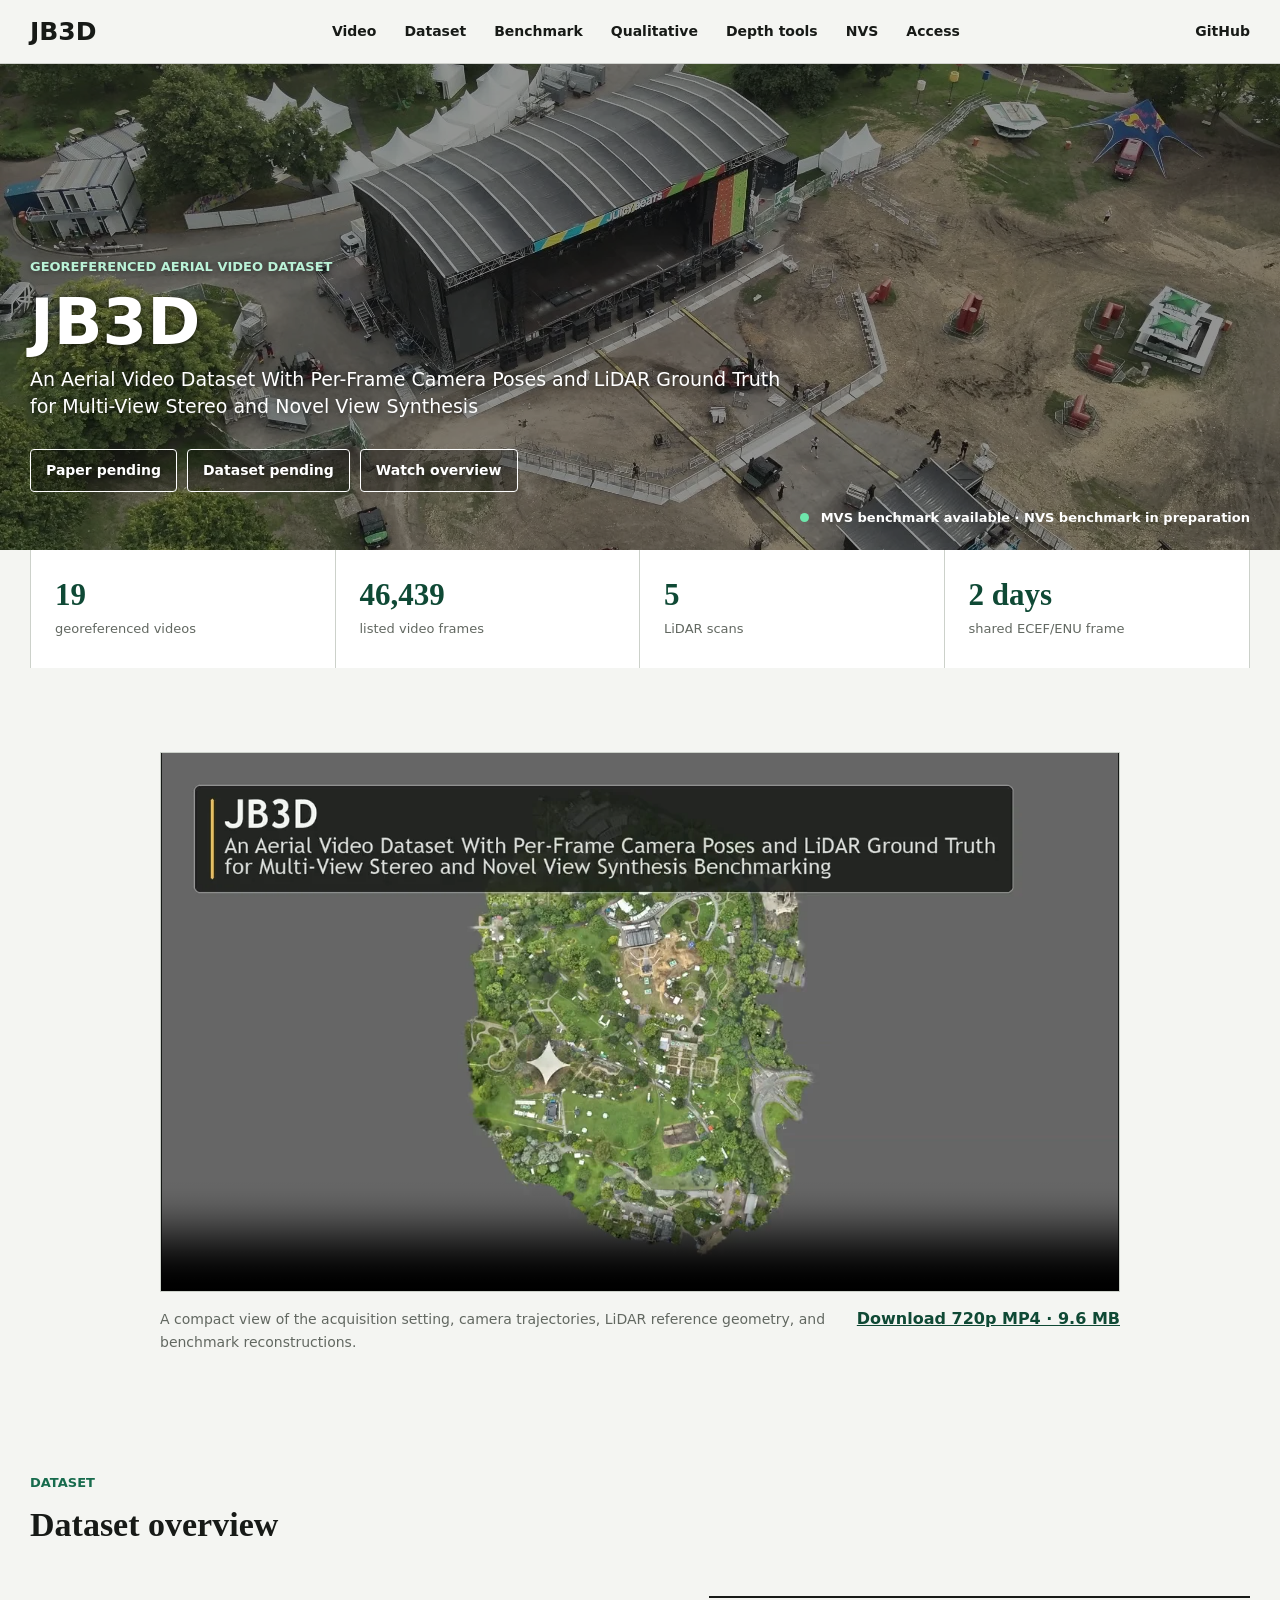
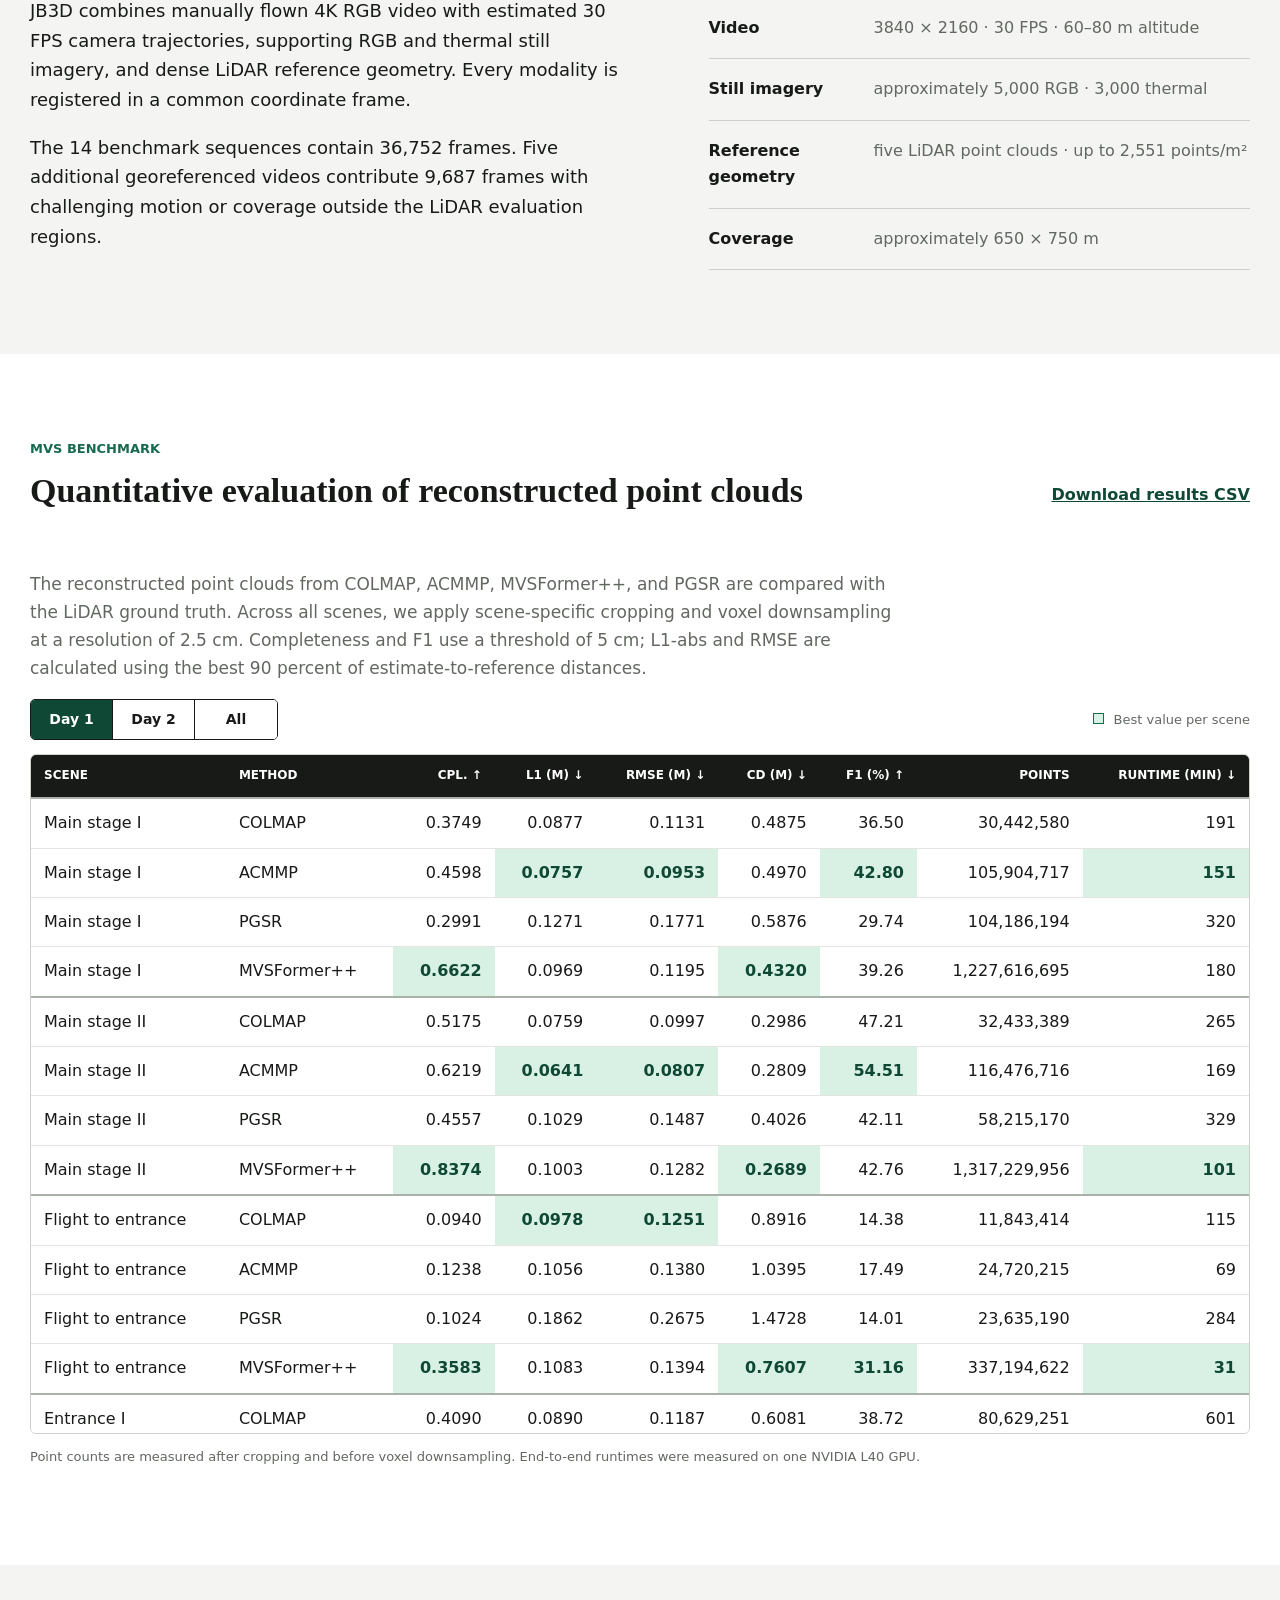
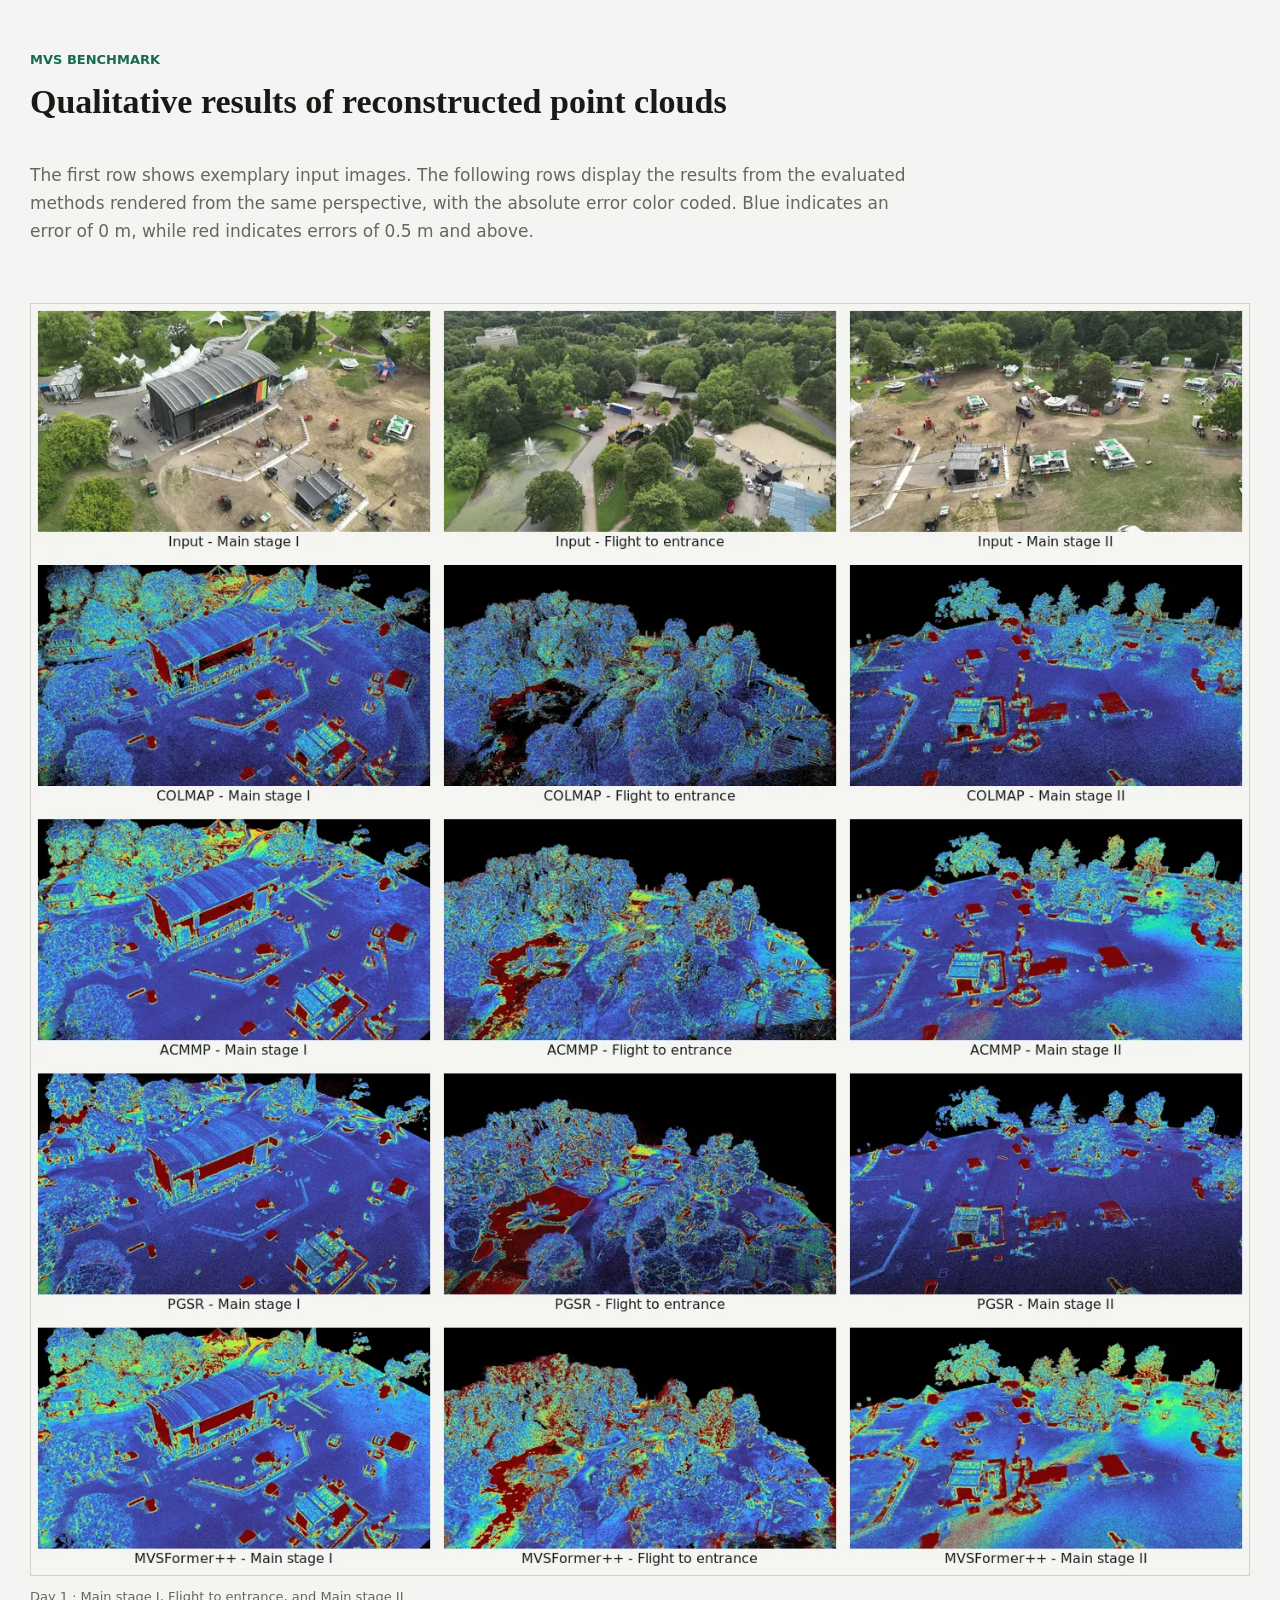
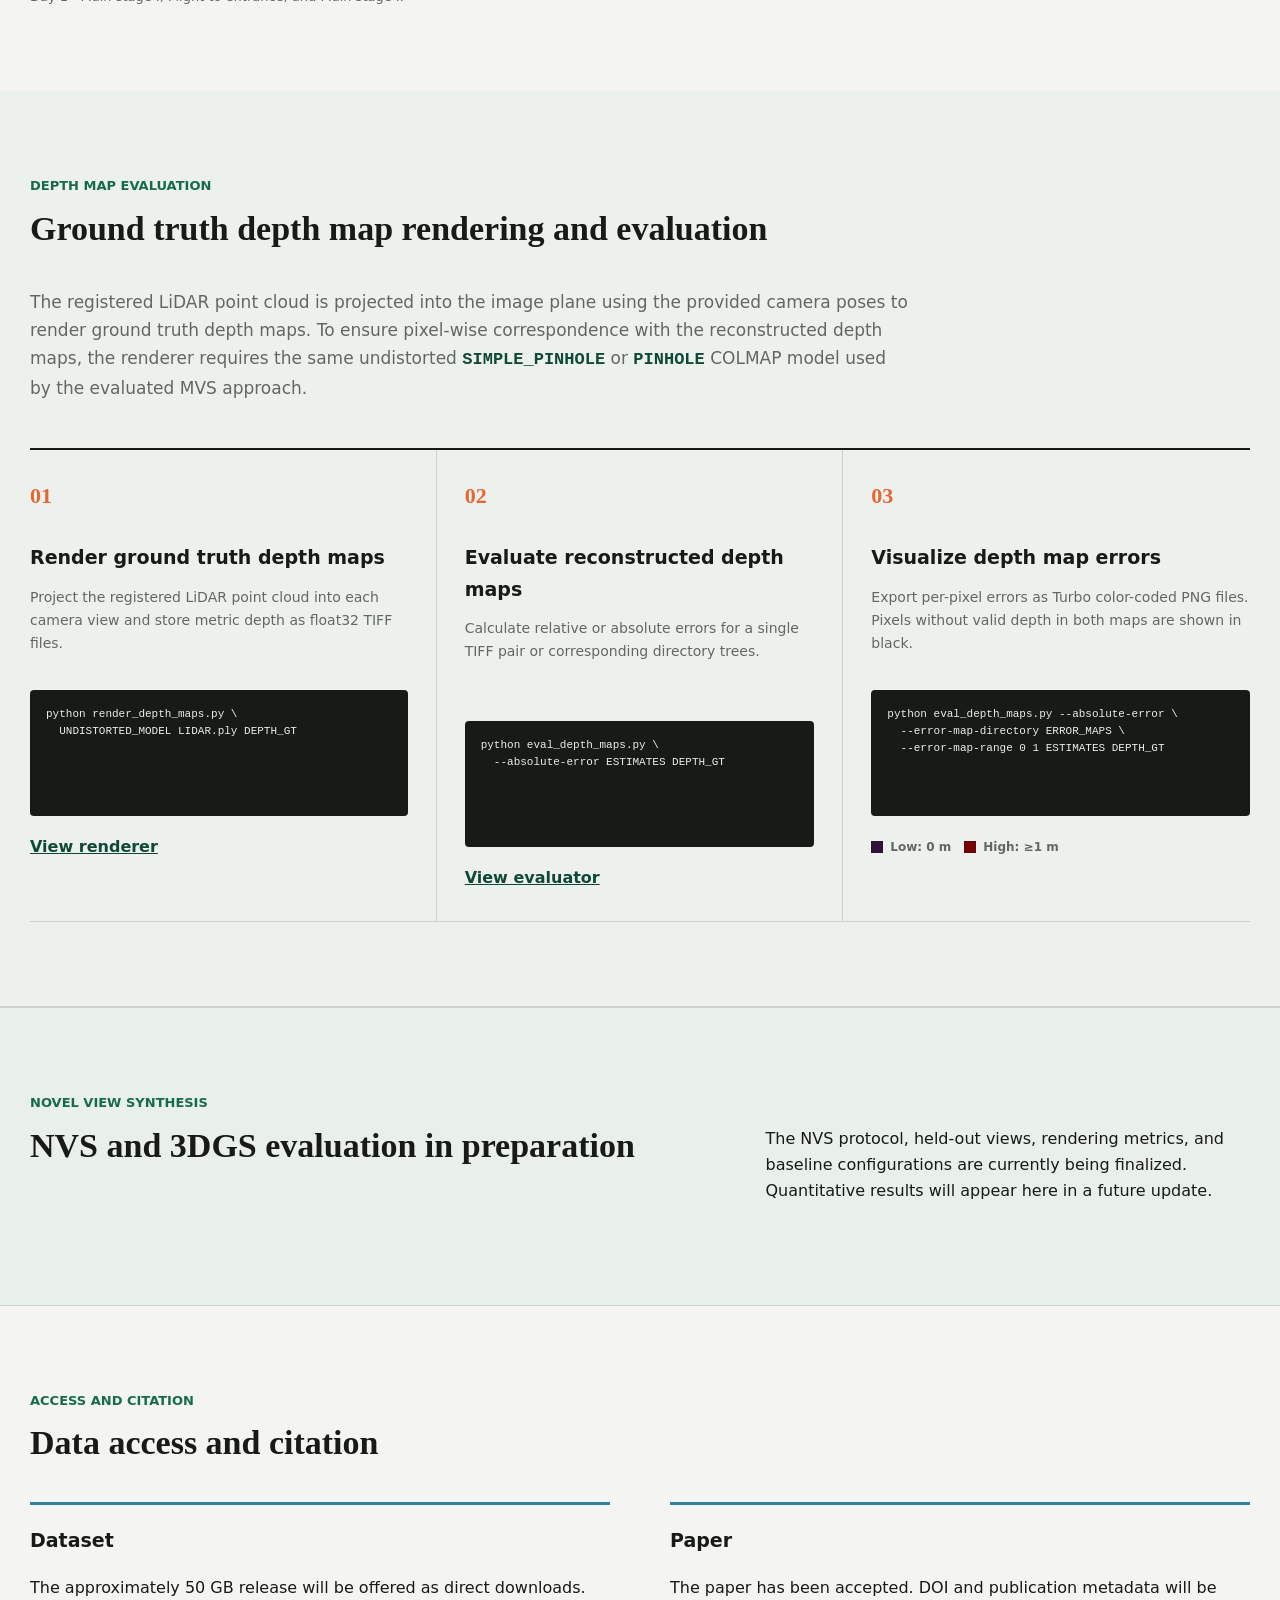
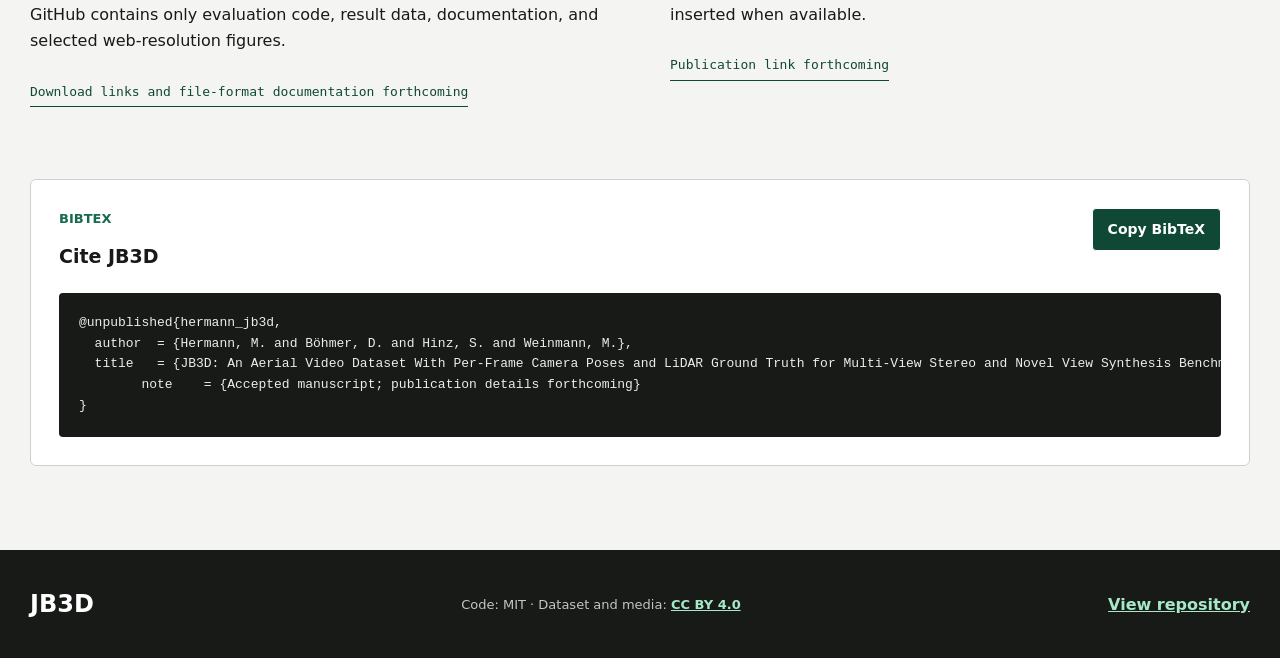
==== docs/index.html @ 2bd96073 "moved docs" ====
<!doctype html>
<html lang="en">
<head>
  <meta charset="utf-8">
  <meta name="viewport" content="width=device-width, initial-scale=1">
  <meta name="description" content="JB3D is a georeferenced aerial video dataset for multi-view stereo and novel view synthesis benchmarking.">
  <title>JB3D | Aerial MVS and NVS Dataset</title>
  <link rel="stylesheet" href="styles.css">
  <script src="site.js" defer></script>
</head>
<body>
  <a class="skip-link" href="#main">Skip to content</a>

  <header class="site-header">
    <a class="wordmark" href="#top" aria-label="JB3D home">JB3D</a>
    <nav aria-label="Primary navigation">
      <a href="#video">Video</a>
      <a href="#dataset">Dataset</a>
      <a href="#benchmark">Benchmark</a>
      <a href="#qualitative">Qualitative</a>
      <a href="#depth-tools">Depth tools</a>
      <a href="#nvs">NVS</a>
      <a href="#access">Access</a>
    </nav>
    <a class="github-link" href="https://github.com/JB3D-Dataset/Multi-View-Stereo">GitHub</a>
  </header>

  <main id="main">
    <section class="hero" id="top" aria-labelledby="hero-title">
      <img src="images/jb3d_overview.webp" alt="Aerial video frame showing the main stage and surrounding festival area">
      <div class="hero-content">
        <p class="eyebrow">Georeferenced aerial video dataset</p>
        <h1 id="hero-title">JB3D</h1>
        <p class="hero-copy">An Aerial Video Dataset With Per-Frame Camera Poses and LiDAR Ground Truth for Multi-View Stereo and Novel View Synthesis</p>
        <div class="hero-actions" aria-label="Project resources">
          <a href="#access">Paper pending</a>
          <a href="#access">Dataset pending</a>
          <a href="#video">Watch overview</a>
        </div>
      </div>
      <p class="hero-status"><span></span> MVS benchmark available · NVS benchmark in preparation</p>
    </section>

    <section class="stats" aria-label="Dataset statistics">
      <div><strong>19</strong><span>georeferenced videos</span></div>
      <div><strong>46,439</strong><span>listed video frames</span></div>
      <div><strong>5</strong><span>LiDAR scans</span></div>
      <div><strong>2 days</strong><span>shared ECEF/ENU frame</span></div>
    </section>

    <section class="section video-section" id="video">
      <video class="overview-video" controls preload="metadata" playsinline poster="images/jb3d_preview_poster.webp">
        <source src="images/jb3d_preview.mp4" type="video/mp4">
        <p>Your browser cannot play this video. <a href="images/jb3d_preview.mp4">Open the MP4 directly</a>.</p>
      </video>
      <div class="video-caption">
        <p>A compact view of the acquisition setting, camera trajectories, LiDAR reference geometry, and benchmark reconstructions.</p>
        <a class="text-link" href="images/jb3d_preview.mp4" download>Download 720p MP4 · 9.6 MB</a>
      </div>
    </section>

    <section class="section dataset-section" id="dataset">
      <div class="section-heading">
        <p class="eyebrow">Dataset</p>
        <h2>Dataset overview</h2>
      </div>
      <div class="dataset-copy">
        <p>JB3D combines manually flown 4K RGB video with estimated 30 FPS camera trajectories, supporting RGB and thermal still imagery, and dense LiDAR reference geometry. Every modality is registered in a common coordinate frame.</p>
        <p>The 14 benchmark sequences contain 36,752 frames. Five additional georeferenced videos contribute 9,687 frames with challenging motion or coverage outside the LiDAR evaluation regions.</p>
      </div>
      <dl class="modality-list">
        <div><dt>Video</dt><dd>3840 × 2160 · 30 FPS · 60–80 m altitude</dd></div>
        <div><dt>Still imagery</dt><dd>approximately 5,000 RGB · 3,000 thermal</dd></div>
        <div><dt>Reference geometry</dt><dd>five LiDAR point clouds · up to 2,551 points/m²</dd></div>
        <div><dt>Coverage</dt><dd>approximately 650 × 750 m</dd></div>
      </dl>
    </section>

    <section class="section benchmark-section" id="benchmark">
      <div class="section-heading benchmark-heading">
        <div>
          <p class="eyebrow">MVS benchmark</p>
          <h2>Quantitative evaluation of reconstructed point clouds</h2>
        </div>
        <a class="text-link" href="mvs_pointcloud_results.csv" download>Download results CSV</a>
      </div>
      <p class="section-intro">The reconstructed point clouds from COLMAP, ACMMP, MVSFormer++, and PGSR are compared with the LiDAR ground truth. Across all scenes, we apply scene-specific cropping and voxel downsampling at a resolution of 2.5 cm. Completeness and F1 use a threshold of 5 cm; L1-abs and RMSE are calculated using the best 90 percent of estimate-to-reference distances.</p>

      <div class="table-toolbar">
        <div class="segmented-control" role="group" aria-label="Filter results by acquisition day">
          <button type="button" data-day="Day 1" aria-pressed="true">Day 1</button>
          <button type="button" data-day="Day 2" aria-pressed="false">Day 2</button>
          <button type="button" data-day="All" aria-pressed="false">All</button>
        </div>
        <p><span class="best-key"></span> Best value per scene</p>
      </div>

      <div class="table-frame" tabindex="0" aria-label="Scrollable MVS benchmark results">
        <table>
          <thead>
            <tr>
              <th scope="col">Scene</th>
              <th scope="col">Method</th>
              <th scope="col" title="Completeness, higher is better">Cpl. ↑</th>
              <th scope="col" title="L1 absolute error in meters, lower is better">L1 (m) ↓</th>
              <th scope="col" title="Root mean square error in meters, lower is better">RMSE (m) ↓</th>
              <th scope="col" title="Chamfer distance in meters, lower is better">CD (m) ↓</th>
              <th scope="col" title="F1 score in percent, higher is better">F1 (%) ↑</th>
              <th scope="col">Points</th>
              <th scope="col">Runtime (min) ↓</th>
            </tr>
          </thead>
          <tbody id="results-body">
            <tr><td colspan="9" class="loading-cell">Loading benchmark results…</td></tr>
          </tbody>
        </table>
      </div>
      <p class="table-caption">Point counts are measured after cropping and before voxel downsampling. End-to-end runtimes were measured on one NVIDIA L40 GPU.</p>
    </section>

    <section class="section qualitative-section" id="qualitative">
      <div class="section-heading">
        <p class="eyebrow">MVS benchmark</p>
        <h2>Qualitative results of reconstructed point clouds</h2>
      </div>
      <p class="section-intro">The first row shows exemplary input images. The following rows display the results from the evaluated methods rendered from the same perspective, with the absolute error color coded. Blue indicates an error of 0 m, while red indicates errors of 0.5 m and above.</p>
      <figure>
        <img src="images/mvs_qualitative_day1.webp" alt="Day 1 input images and reconstructed point clouds from COLMAP, ACMMP, PGSR, and MVSFormer++, color coded by absolute error" loading="lazy">
        <figcaption>Day 1 · Main stage I, Flight to entrance, and Main stage II</figcaption>
      </figure>
    </section>

    <section class="section depth-section" id="depth-tools">
      <div class="section-heading">
        <p class="eyebrow">Depth map evaluation</p>
        <h2>Ground truth depth map rendering and evaluation</h2>
      </div>
      <p class="section-intro">The registered LiDAR point cloud is projected into the image plane using the provided camera poses to render ground truth depth maps. To ensure pixel-wise correspondence with the reconstructed depth maps, the renderer requires the same undistorted <code>SIMPLE_PINHOLE</code> or <code>PINHOLE</code> COLMAP model used by the evaluated MVS approach.</p>

      <div class="depth-workflow">
        <div class="depth-step">
          <span class="step-number">01</span>
          <h3>Render ground truth depth maps</h3>
          <p>Project the registered LiDAR point cloud into each camera view and store metric depth as float32 TIFF files.</p>
          <pre><code>python render_depth_maps.py \
  UNDISTORTED_MODEL LIDAR.ply DEPTH_GT</code></pre>
          <a class="text-link" href="https://github.com/JB3D-Dataset/Multi-View-Stereo/blob/main/render_depth_maps.py">View renderer</a>
        </div>
        <div class="depth-step">
          <span class="step-number">02</span>
          <h3>Evaluate reconstructed depth maps</h3>
          <p>Calculate relative or absolute errors for a single TIFF pair or corresponding directory trees.</p>
          <pre><code>python eval_depth_maps.py \
  --absolute-error ESTIMATES DEPTH_GT</code></pre>
          <a class="text-link" href="https://github.com/JB3D-Dataset/Multi-View-Stereo/blob/main/eval_depth_maps.py">View evaluator</a>
        </div>
        <div class="depth-step">
          <span class="step-number">03</span>
          <h3>Visualize depth map errors</h3>
          <p>Export per-pixel errors as Turbo color-coded PNG files. Pixels without valid depth in both maps are shown in black.</p>
          <pre><code>python eval_depth_maps.py --absolute-error \
  --error-map-directory ERROR_MAPS \
  --error-map-range 0 1 ESTIMATES DEPTH_GT</code></pre>
          <p class="range-note"><span></span> Low: 0 m <span></span> High: ≥1 m</p>
        </div>
      </div>
    </section>

    <section class="section nvs-section" id="nvs">
      <p class="eyebrow">Novel view synthesis</p>
      <div class="nvs-layout">
        <h2>NVS and 3DGS evaluation in preparation</h2>
        <div>
          <p>The NVS protocol, held-out views, rendering metrics, and baseline configurations are currently being finalized. Quantitative results will appear here in a future update.</p>
        </div>
      </div>
    </section>

    <section class="section access-section" id="access">
      <div class="section-heading">
        <p class="eyebrow">Access and citation</p>
        <h2>Data access and citation</h2>
      </div>
      <div class="access-grid">
        <div>
          <h3>Dataset</h3>
          <p>The approximately 50 GB release will be offered as direct downloads. GitHub contains only evaluation code, result data, documentation, and selected web-resolution figures.</p>
          <p class="pending-label">Download links and file-format documentation forthcoming</p>
        </div>
        <div>
          <h3>Paper</h3>
          <p>The paper has been accepted. DOI and publication metadata will be inserted when available.</p>
          <p class="pending-label">Publication link forthcoming</p>
        </div>
      </div>
      <div class="citation-block">
        <div>
          <p class="eyebrow">BibTeX</p>
          <h3>Cite JB3D</h3>
        </div>
        <button type="button" id="copy-citation">Copy BibTeX</button>
          <pre id="citation"><code>@unpublished{hermann_jb3d,
  author  = {Hermann, M. and Böhmer, D. and Hinz, S. and Weinmann, M.},
  title   = {JB3D: An Aerial Video Dataset With Per-Frame Camera Poses and LiDAR Ground Truth for Multi-View Stereo and Novel View Synthesis Benchmarking},
        note    = {Accepted manuscript; publication details forthcoming}
}</code></pre>
      </div>
    </section>
  </main>

  <footer>
    <strong>JB3D</strong>
    <p>Code: MIT · Dataset and media: <a href="https://github.com/JB3D-Dataset/Multi-View-Stereo/blob/main/LICENSE-DATA.md">CC BY 4.0</a></p>
    <a href="https://github.com/JB3D-Dataset/Multi-View-Stereo">View repository</a>
  </footer>
</body>
</html>
---- docs/styles.css ----
:root {
  --ink: #171a17;
  --muted: #626861;
  --paper: #f4f5f2;
  --white: #ffffff;
  --line: #ccd1ca;
  --green: #176b4d;
  --green-dark: #0f4935;
  --yellow: #f2c14e;
  --orange: #e66532;
  --cyan: #2f8297;
  --max-width: 1220px;
}

* {
  box-sizing: border-box;
}

html {
  scroll-behavior: smooth;
}

body {
  margin: 0;
  color: var(--ink);
  background-color: var(--paper);
  font-family: "Trebuchet MS", "DejaVu Sans", sans-serif;
  font-size: 16px;
  line-height: 1.65;
  letter-spacing: 0;
}

a {
  color: inherit;
}

button,
a {
  -webkit-tap-highlight-color: transparent;
}

button:focus-visible,
a:focus-visible,
.table-frame:focus-visible {
  outline: 3px solid var(--yellow);
  outline-offset: 3px;
}

.skip-link {
  position: fixed;
  top: 12px;
  left: 12px;
  z-index: 100;
  padding: 8px 12px;
  background: var(--white);
  transform: translateY(-160%);
}

.skip-link:focus {
  transform: translateY(0);
}

.site-header {
  position: sticky;
  top: 0;
  z-index: 20;
  display: grid;
  grid-template-columns: auto 1fr auto;
  align-items: center;
  min-height: 64px;
  padding: 0 max(24px, calc((100% - var(--max-width)) / 2));
  border-bottom: 1px solid rgba(23, 26, 23, 0.16);
  background: rgba(244, 245, 242, 0.95);
  backdrop-filter: blur(12px);
}

.wordmark {
  font-family: "Trebuchet MS", "DejaVu Sans", sans-serif;
  font-variant-numeric: lining-nums;
  font-feature-settings: "lnum" 1;
  font-size: 25px;
  font-weight: 700;
  text-decoration: none;
}

.site-header nav {
  display: flex;
  justify-content: center;
  gap: 28px;
}

.site-header nav a,
.github-link {
  font-size: 14px;
  font-weight: 700;
  text-decoration: none;
}

.site-header nav a:hover,
.github-link:hover,
.text-link:hover,
footer a:hover {
  color: var(--green);
}

.hero {
  position: relative;
  display: flex;
  align-items: flex-end;
  min-height: 440px;
  height: 54vh;
  max-height: 560px;
  overflow: hidden;
  color: var(--white);
  background: #26342c;
}

.hero > img {
  position: absolute;
  inset: 0;
  width: 100%;
  height: 100%;
  object-fit: cover;
  filter: brightness(0.58) saturate(0.82);
}

.hero-content {
  position: relative;
  z-index: 1;
  width: min(var(--max-width), calc(100% - 48px));
  margin: 0 auto;
  padding-bottom: 58px;
  text-shadow: 0 1px 6px rgba(0, 0, 0, 0.6);
}

.eyebrow {
  margin: 0 0 12px;
  color: var(--green);
  font-size: 13px;
  font-weight: 800;
  text-transform: uppercase;
  letter-spacing: 0;
}

.hero .eyebrow {
  color: #baf2d7;
}

h1,
h2,
h3,
p {
  margin-top: 0;
}

h1,
h2 {
  font-family: Georgia, "Times New Roman", serif;
  font-variant-numeric: lining-nums;
  font-feature-settings: "lnum" 1;
  letter-spacing: 0;
}

h1 {
  margin-bottom: 12px;
  font-family: "Trebuchet MS", "DejaVu Sans", sans-serif;
  font-size: 64px;
  line-height: 1;
}

h2 {
  max-width: 780px;
  margin-bottom: 20px;
  font-size: 34px;
  line-height: 1.2;
}

h3 {
  font-size: 19px;
}

.hero-copy {
  max-width: 760px;
  margin-bottom: 28px;
  font-size: 19px;
  line-height: 1.45;
}

.hero-actions {
  display: flex;
  flex-wrap: wrap;
  gap: 10px;
}

.hero-actions a,
#copy-citation {
  min-height: 42px;
  padding: 9px 15px;
  border: 1px solid currentColor;
  border-radius: 4px;
  font: inherit;
  font-size: 14px;
  font-weight: 800;
  text-decoration: none;
}

.hero-actions a {
  color: var(--white);
  background: rgba(0, 0, 0, 0.28);
}

.hero-actions a:hover {
  color: var(--ink);
  background: var(--yellow);
  text-shadow: none;
}

.hero-actions a[data-placeholder] {
  cursor: not-allowed;
  opacity: 0.82;
}

.hero-status {
  position: absolute;
  right: max(24px, calc((100% - var(--max-width)) / 2));
  bottom: 22px;
  z-index: 2;
  margin: 0;
  font-size: 13px;
  font-weight: 700;
}

.hero-status span {
  display: inline-block;
  width: 9px;
  height: 9px;
  margin-right: 7px;
  border-radius: 50%;
  background: #6ee7ac;
}

.stats {
  display: grid;
  grid-template-columns: repeat(4, 1fr);
  width: min(var(--max-width), calc(100% - 48px));
  margin: 0 auto;
  background: var(--white);
  border-inline: 1px solid var(--line);
}

.stats div {
  min-width: 0;
  padding: 28px 24px;
  border-right: 1px solid var(--line);
}

.stats div:last-child {
  border-right: 0;
}

.stats strong,
.stats span {
  display: block;
}

.stats strong {
  color: var(--green-dark);
  font-family: Georgia, "Times New Roman", serif;
  font-size: 31px;
  line-height: 1.1;
}

.stats span {
  margin-top: 6px;
  color: var(--muted);
  font-size: 13px;
}

.section {
  width: min(var(--max-width), calc(100% - 48px));
  margin: 0 auto;
  padding: 84px 0;
  scroll-margin-top: 76px;
}

.section-heading {
  margin-bottom: 38px;
}

.section-intro {
  max-width: 880px;
  color: var(--muted);
  font-size: 17px;
}

.video-section {
  max-width: 960px;
  padding-bottom: 34px;
}

.overview-video {
  display: block;
  width: 100%;
  aspect-ratio: 16 / 9;
  border: 1px solid var(--line);
  background: var(--ink);
  object-fit: contain;
}

.video-caption {
  display: flex;
  align-items: baseline;
  justify-content: space-between;
  gap: 30px;
  padding-top: 14px;
}

.video-caption p {
  max-width: 760px;
  margin: 0;
  color: var(--muted);
  font-size: 14px;
}

.video-caption .text-link {
  flex: 0 0 auto;
  margin: 0;
}

.dataset-section {
  display: grid;
  grid-template-columns: 1.05fr 0.95fr;
  gap: 30px 80px;
}

.dataset-section .section-heading {
  grid-column: 1 / -1;
  margin-bottom: 0;
}

.dataset-copy {
  font-size: 18px;
}

.modality-list {
  margin: 0;
  border-top: 2px solid var(--ink);
}

.modality-list div {
  display: grid;
  grid-template-columns: 145px 1fr;
  gap: 20px;
  padding: 17px 0;
  border-bottom: 1px solid var(--line);
}

.modality-list dt {
  font-weight: 800;
}

.modality-list dd {
  margin: 0;
  color: var(--muted);
}

.benchmark-section {
  width: 100%;
  padding-inline: max(24px, calc((100% - var(--max-width)) / 2));
  background: var(--white);
}

.benchmark-heading {
  display: flex;
  align-items: flex-end;
  justify-content: space-between;
  gap: 28px;
}

.text-link {
  margin-bottom: 24px;
  color: var(--green-dark);
  font-weight: 800;
}

.table-toolbar {
  display: flex;
  align-items: center;
  justify-content: space-between;
  gap: 16px;
  margin-bottom: 14px;
}

.segmented-control {
  display: inline-flex;
  border: 1px solid var(--ink);
  border-radius: 5px;
  overflow: hidden;
}

.segmented-control button {
  min-width: 82px;
  min-height: 39px;
  padding: 7px 13px;
  border: 0;
  border-right: 1px solid var(--ink);
  color: var(--ink);
  background: var(--white);
  font: inherit;
  font-size: 14px;
  font-weight: 800;
  cursor: pointer;
}

.segmented-control button:last-child {
  border-right: 0;
}

.segmented-control button[aria-pressed="true"] {
  color: var(--white);
  background: var(--green-dark);
}

.table-toolbar p {
  margin: 0;
  color: var(--muted);
  font-size: 13px;
}

.best-key {
  display: inline-block;
  width: 11px;
  height: 11px;
  margin-right: 5px;
  background: #d9f1e5;
  border: 1px solid var(--green);
}

.table-frame {
  max-height: 680px;
  overflow: auto;
  border: 1px solid var(--line);
  border-radius: 6px;
  background: var(--white);
  scroll-margin-top: 76px;
}

table {
  width: 100%;
  min-width: 1020px;
  border-collapse: collapse;
  font-variant-numeric: tabular-nums;
}

th,
td {
  padding: 11px 13px;
  border-bottom: 1px solid #e2e5e0;
  text-align: right;
  white-space: nowrap;
}

th:first-child,
th:nth-child(2),
td:first-child,
td:nth-child(2) {
  text-align: left;
}

thead th {
  position: sticky;
  top: 0;
  z-index: 2;
  color: var(--white);
  background: var(--ink);
  font-size: 12px;
  text-transform: uppercase;
}

tbody tr:hover td {
  background: #f8faf7;
}

tbody tr.scene-start td {
  border-top: 2px solid #aab1a8;
}

td.best {
  color: var(--green-dark);
  background: #d9f1e5;
  font-weight: 800;
}

.loading-cell,
.error-cell {
  height: 140px;
  color: var(--muted);
  text-align: center;
}

.error-cell {
  color: #8d351d;
}

.table-caption {
  margin-top: 12px;
  color: var(--muted);
  font-size: 13px;
}

.depth-section {
  width: 100%;
  padding-inline: max(24px, calc((100% - var(--max-width)) / 2));
  border-bottom: 1px solid var(--line);
  background: #edf1ed;
}

.depth-section .section-intro code {
  color: var(--green-dark);
  font-weight: 800;
}

.depth-workflow {
  display: grid;
  grid-template-columns: repeat(3, minmax(0, 1fr));
  margin-top: 46px;
  border-top: 2px solid var(--ink);
  border-bottom: 1px solid var(--line);
}

.depth-step {
  min-width: 0;
  padding: 28px 28px 30px;
  border-right: 1px solid var(--line);
}

.depth-step:first-child {
  padding-left: 0;
}

.depth-step:last-child {
  padding-right: 0;
  border-right: 0;
}

.step-number {
  display: block;
  margin-bottom: 28px;
  color: var(--orange);
  font-family: Georgia, "Times New Roman", serif;
  font-size: 22px;
  font-weight: 700;
}

.depth-step h3 {
  margin-bottom: 12px;
}

.depth-step > p:not(.range-note) {
  min-height: 82px;
  color: var(--muted);
  font-size: 14px;
}

.depth-step pre {
  grid-column: auto;
  min-height: 126px;
  margin: 22px 0 18px;
  padding: 16px;
  white-space: pre-wrap;
  overflow-wrap: anywhere;
  font-size: 11px;
  line-height: 1.55;
}

.depth-step .text-link {
  display: inline-block;
  margin: 0;
}

.range-note {
  display: flex;
  align-items: center;
  gap: 7px;
  margin: 22px 0 0;
  color: var(--muted);
  font-size: 12px;
  font-weight: 700;
}

.range-note span {
  width: 12px;
  height: 12px;
  border: 1px solid rgba(23, 26, 23, 0.3);
}

.range-note span:first-child {
  background: #30123b;
}

.range-note span:last-of-type {
  margin-left: 6px;
  background: #7a0403;
}

.qualitative-section figure {
  margin: 58px 0 0;
}

.qualitative-section img {
  display: block;
  width: 100%;
  height: auto;
  border: 1px solid var(--line);
}

figcaption {
  padding-top: 10px;
  color: var(--muted);
  font-size: 13px;
}

.nvs-section {
  width: 100%;
  padding-inline: max(24px, calc((100% - var(--max-width)) / 2));
  color: var(--ink);
  background: #e9efeb;
  border-top: 1px solid var(--line);
  border-bottom: 1px solid var(--line);
}

.nvs-section .eyebrow {
  color: var(--green);
}

.nvs-layout {
  display: grid;
  grid-template-columns: 1.15fr 0.85fr;
  gap: 80px;
  align-items: start;
}

.nvs-layout h2 {
  margin: 0;
}

.pending-label {
  display: inline-block;
  margin: 10px 0 0;
  padding-bottom: 4px;
  color: var(--green-dark);
  border-bottom: 1px solid currentColor;
  font-family: "DejaVu Sans Mono", monospace;
  font-size: 13px;
}

.access-grid {
  display: grid;
  grid-template-columns: 1fr 1fr;
  gap: 60px;
  margin-bottom: 72px;
}

.access-grid > div {
  padding-top: 20px;
  border-top: 3px solid var(--cyan);
}

.access-grid code {
  display: block;
  overflow-wrap: anywhere;
  color: var(--green-dark);
}

.citation-block {
  display: grid;
  grid-template-columns: 1fr auto;
  gap: 20px;
  padding: 28px;
  border: 1px solid var(--line);
  border-radius: 6px;
  background: var(--white);
}

.citation-block h3 {
  margin-bottom: 0;
}

#copy-citation {
  align-self: start;
  color: var(--white);
  background: var(--green-dark);
  cursor: pointer;
}

#copy-citation:hover {
  background: var(--green);
}

pre {
  grid-column: 1 / -1;
  margin: 0;
  padding: 20px;
  overflow: auto;
  color: #e9efe9;
  background: var(--ink);
  border-radius: 4px;
  font-size: 13px;
  line-height: 1.6;
}

footer {
  display: flex;
  align-items: center;
  justify-content: space-between;
  gap: 24px;
  min-height: 110px;
  padding: 28px max(24px, calc((100% - var(--max-width)) / 2));
  color: var(--white);
  background: var(--ink);
}

footer strong {
  font-family: "Trebuchet MS", "DejaVu Sans", sans-serif;
  font-variant-numeric: lining-nums;
  font-feature-settings: "lnum" 1;
  font-size: 24px;
}

footer p {
  margin: 0;
  color: #bfc7bf;
  font-size: 13px;
}

footer a {
  color: #a7e8c8;
  font-weight: 800;
}

@media (max-width: 820px) {
  .site-header {
    grid-template-columns: auto auto;
    justify-content: space-between;
  }

  .site-header nav {
    display: none;
  }

  .hero {
    min-height: 520px;
    height: 62vh;
  }

  h1 {
    font-size: 52px;
  }

  h2 {
    font-size: 31px;
  }

  .hero-copy {
    font-size: 18px;
  }

  .hero-status {
    left: 24px;
    right: 24px;
  }

  .stats {
    grid-template-columns: 1fr 1fr;
  }

  .stats div:nth-child(2) {
    border-right: 0;
  }

  .stats div:nth-child(-n+2) {
    border-bottom: 1px solid var(--line);
  }

  .dataset-section,
  .nvs-layout,
  .access-grid {
    grid-template-columns: 1fr;
  }

  .video-caption {
    align-items: flex-start;
    flex-direction: column;
  }

  .depth-workflow {
    grid-template-columns: 1fr;
  }

  .depth-step,
  .depth-step:first-child,
  .depth-step:last-child {
    padding: 28px 0;
    border-right: 0;
    border-bottom: 1px solid var(--line);
  }

  .depth-step:last-child {
    border-bottom: 0;
  }

  .depth-step > p:not(.range-note),
  .depth-step pre {
    min-height: 0;
  }

  .nvs-layout {
    gap: 30px;
  }

  .benchmark-heading,
  .table-toolbar,
  footer {
    align-items: flex-start;
    flex-direction: column;
  }

  .text-link {
    margin-bottom: 0;
  }

  .section {
    padding-top: 76px;
    padding-bottom: 76px;
  }
}

@media (max-width: 520px) {
  .site-header {
    min-height: 56px;
    padding-inline: 18px;
  }

  .hero {
    min-height: 520px;
  }

  .hero-content {
    width: calc(100% - 36px);
    padding-bottom: 78px;
  }

  h1 {
    font-size: 46px;
  }

  h2 {
    font-size: 30px;
  }

  .hero-actions a {
    flex: 1 1 130px;
    text-align: center;
  }

  .stats,
  .section {
    width: calc(100% - 36px);
  }

  .stats div {
    padding: 20px 15px;
  }

  .stats strong {
    font-size: 25px;
  }

  .modality-list div {
    grid-template-columns: 1fr;
    gap: 4px;
  }

  .benchmark-section,
  .depth-section,
  .nvs-section {
    width: 100%;
    padding-inline: 18px;
  }

  .segmented-control {
    width: 100%;
  }

  .segmented-control button {
    flex: 1;
    min-width: 0;
  }

  .citation-block {
    grid-template-columns: 1fr;
    padding: 18px;
  }

  #copy-citation {
    width: 100%;
  }

  pre {
    grid-column: 1;
    font-size: 11px;
  }
}

@media (prefers-reduced-motion: reduce) {
  html {
    scroll-behavior: auto;
  }

  *,
  *::before,
  *::after {
    animation-duration: 0.01ms !important;
    animation-iteration-count: 1 !important;
  }
}
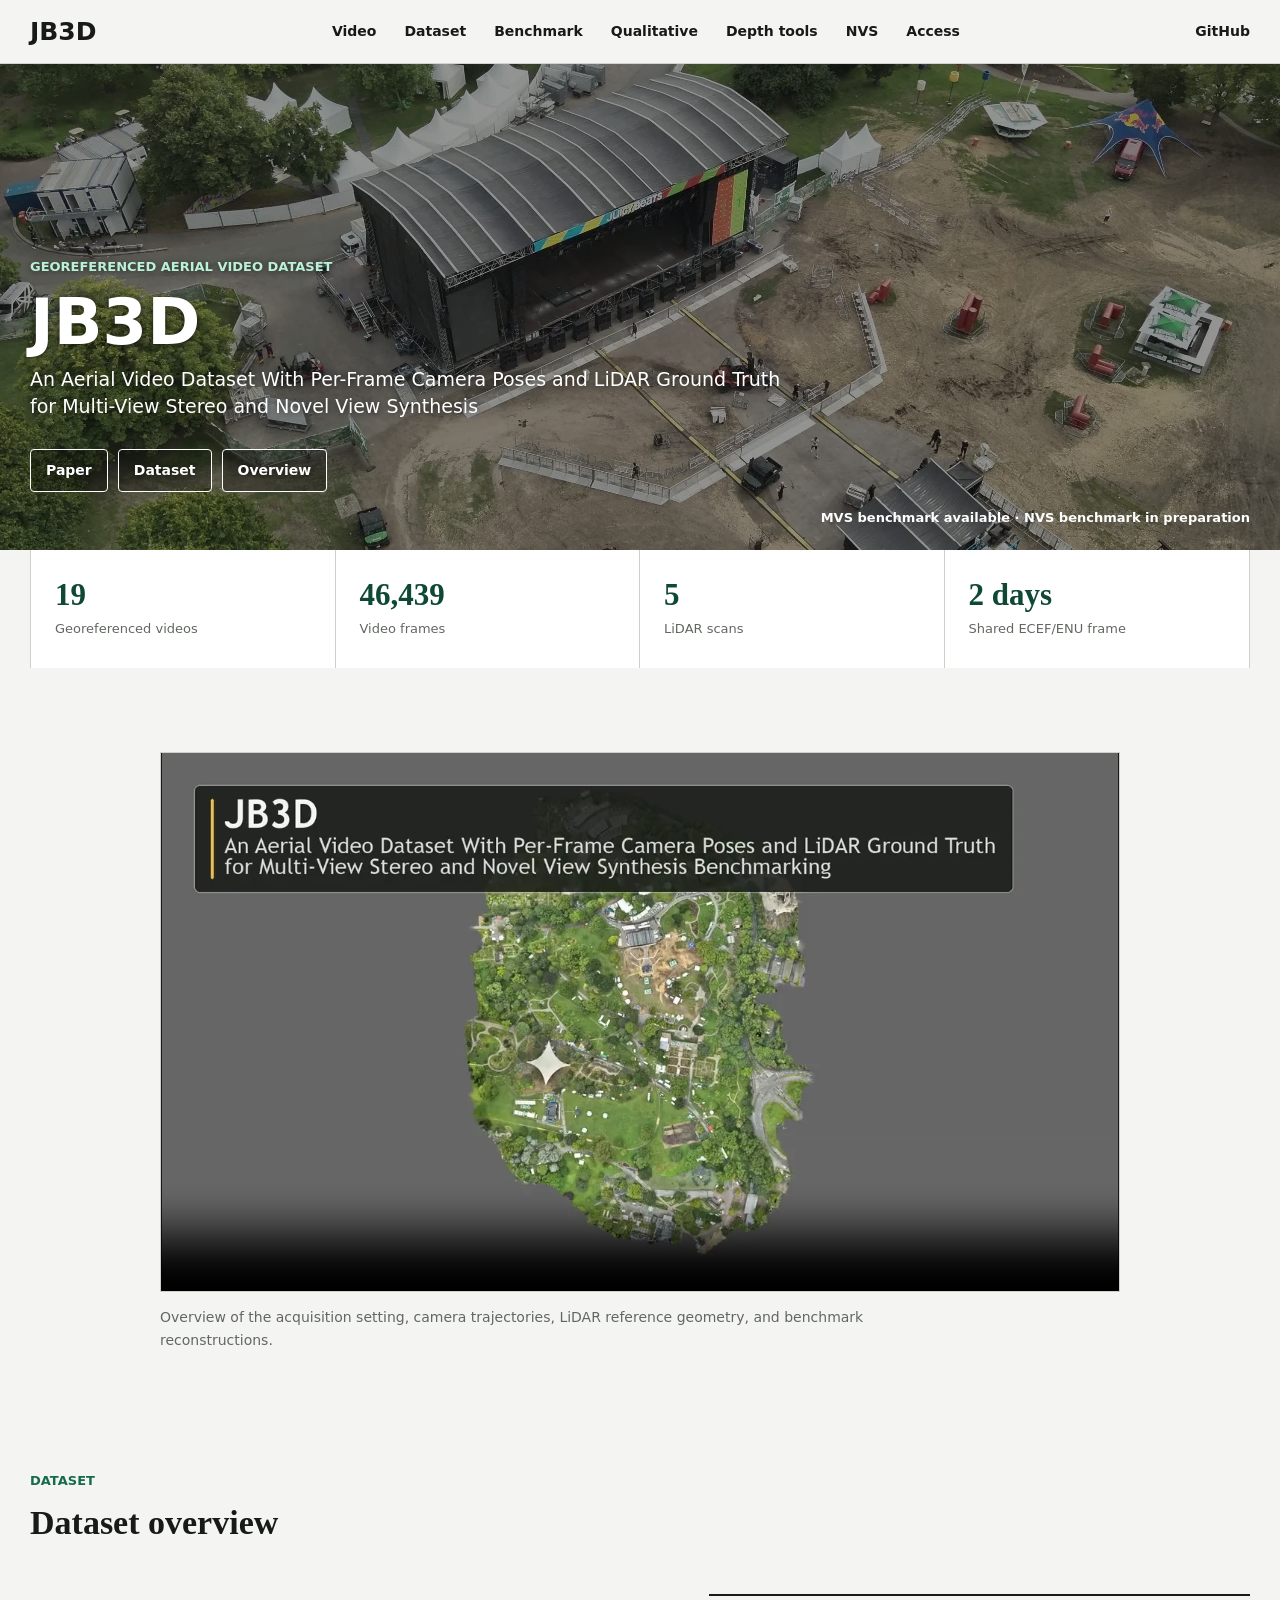
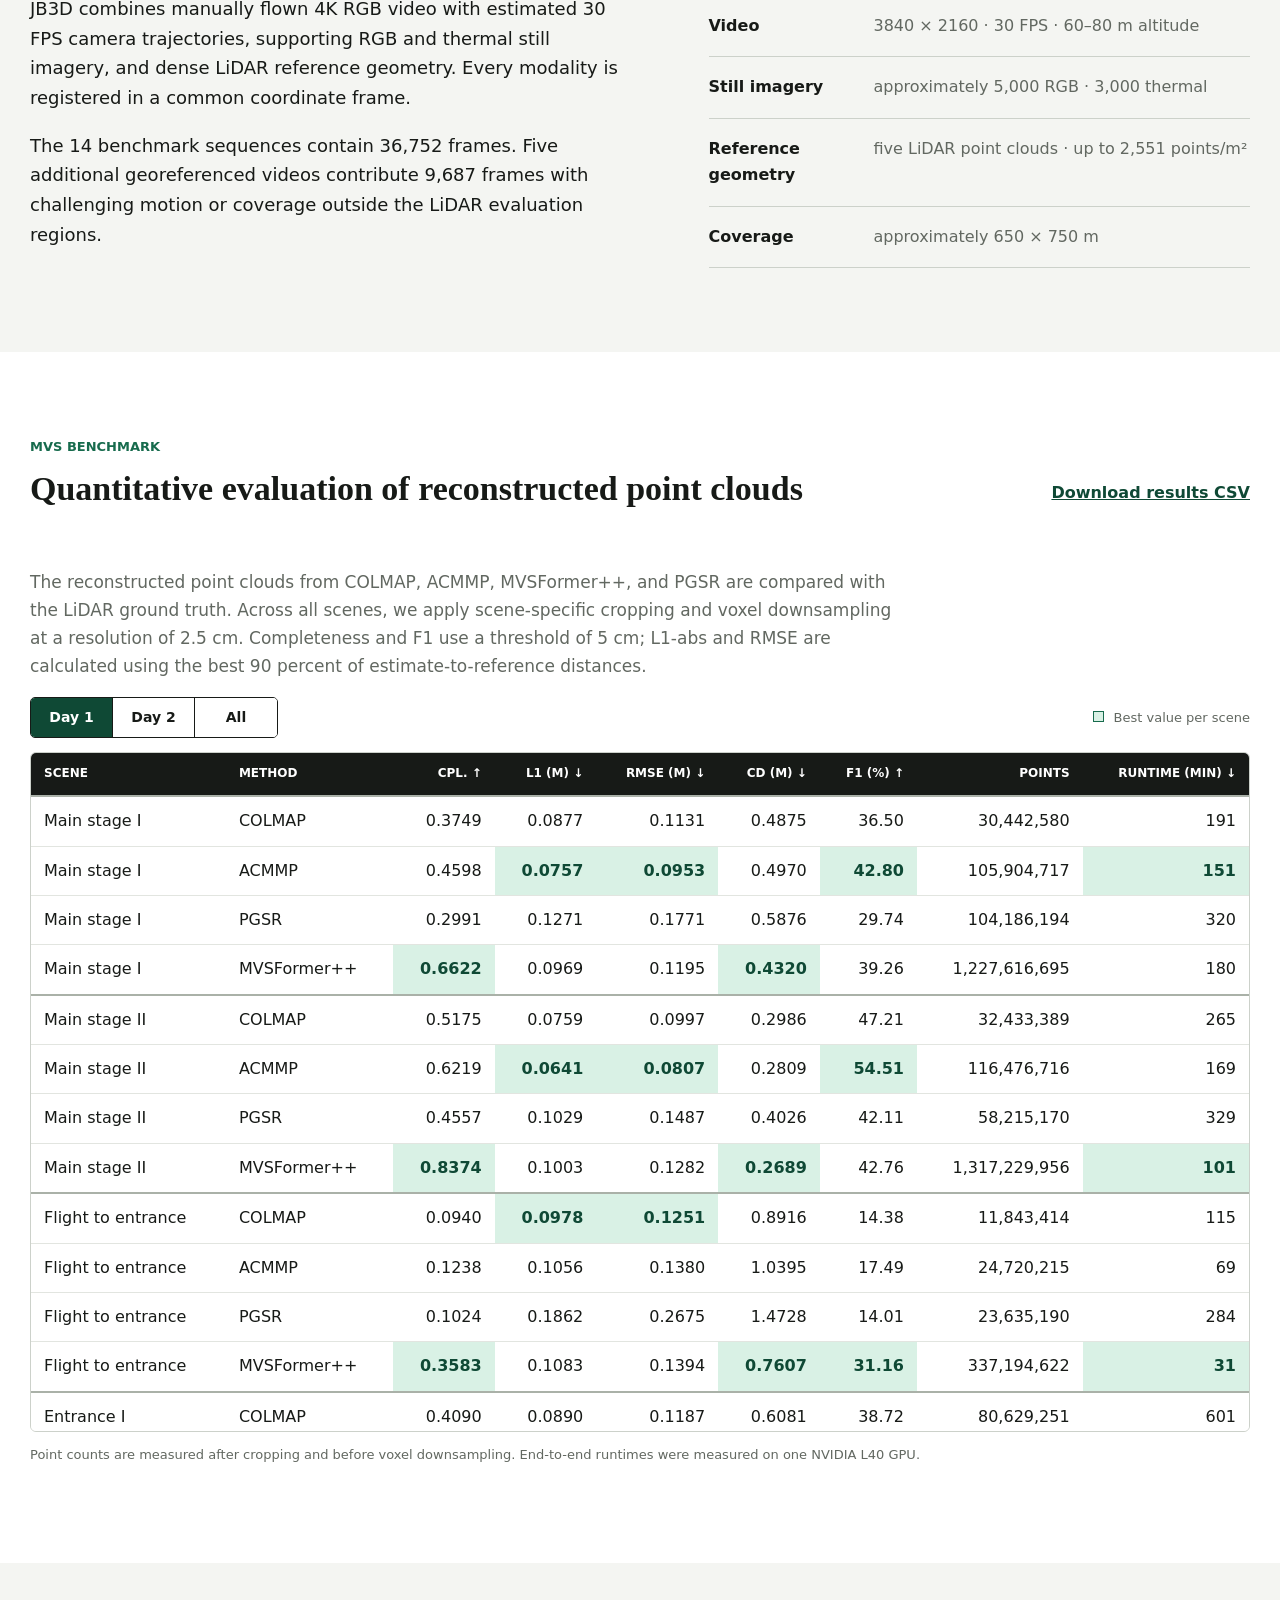
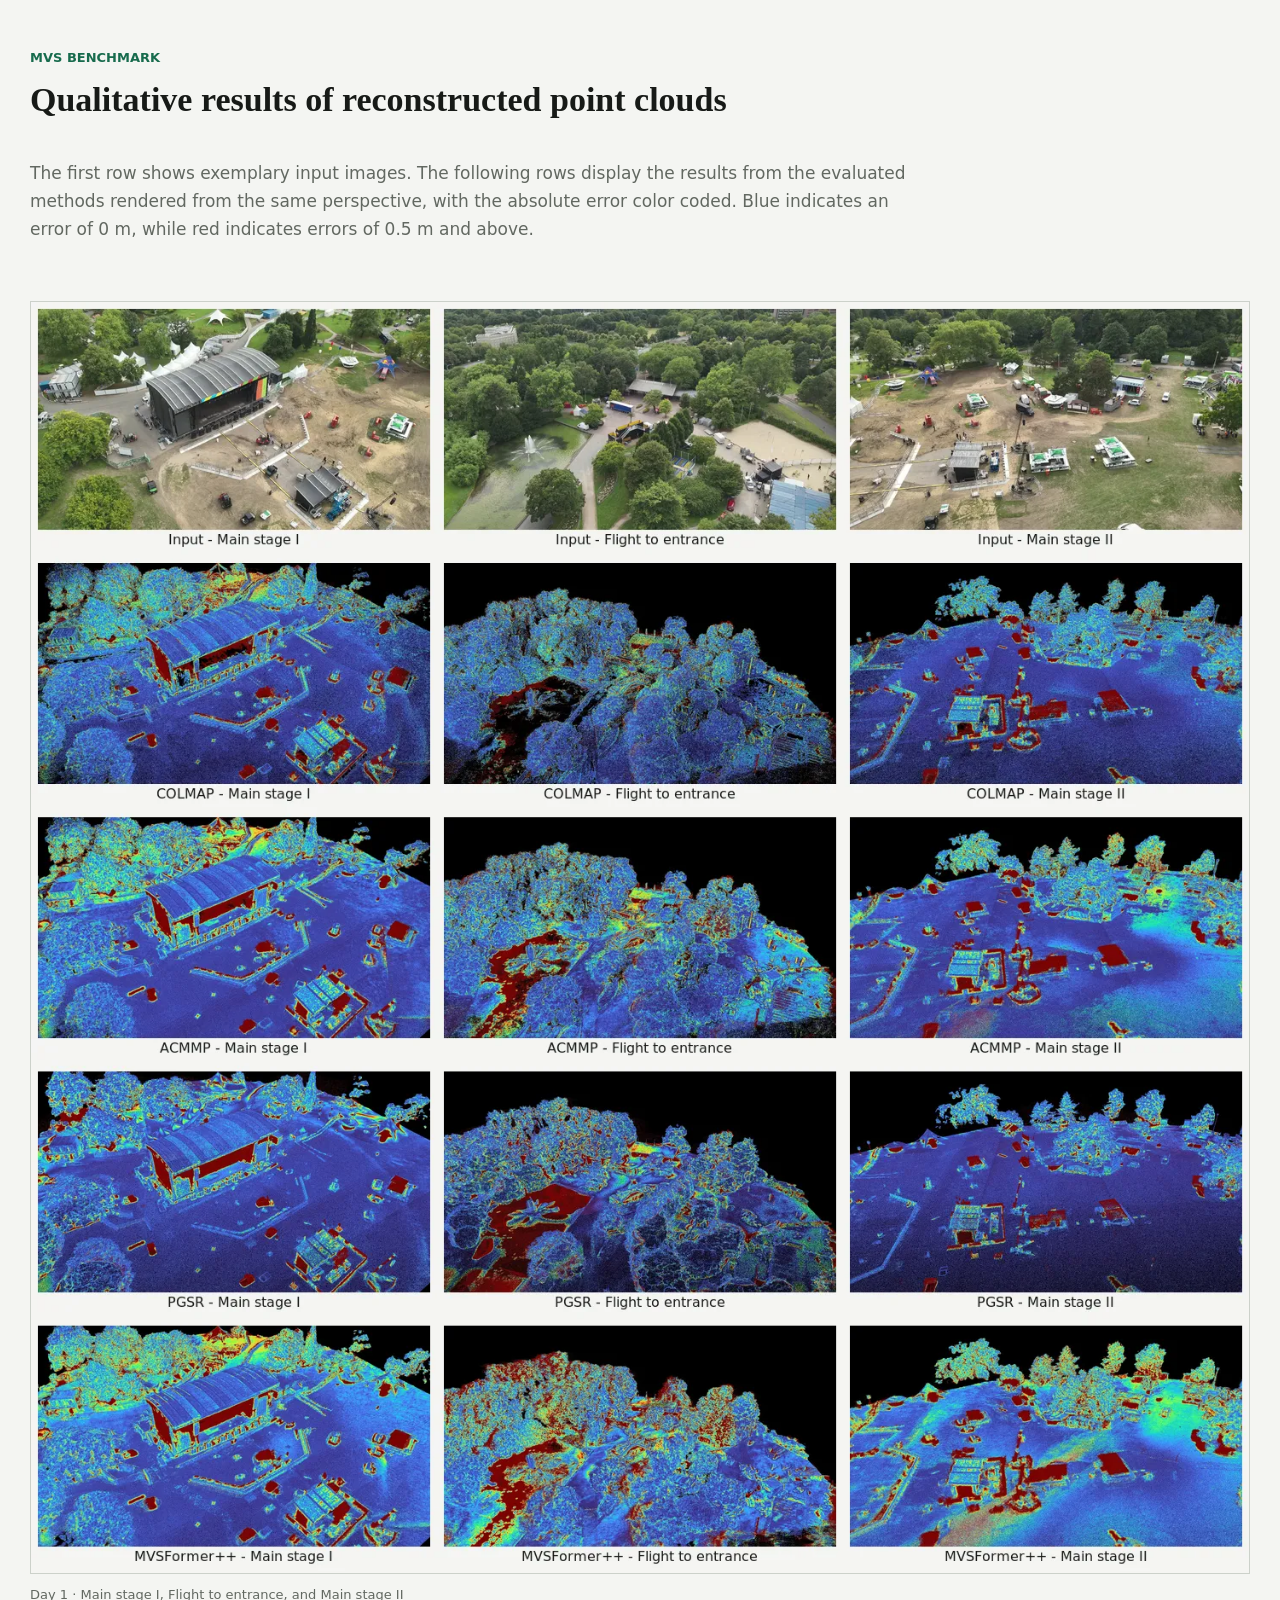
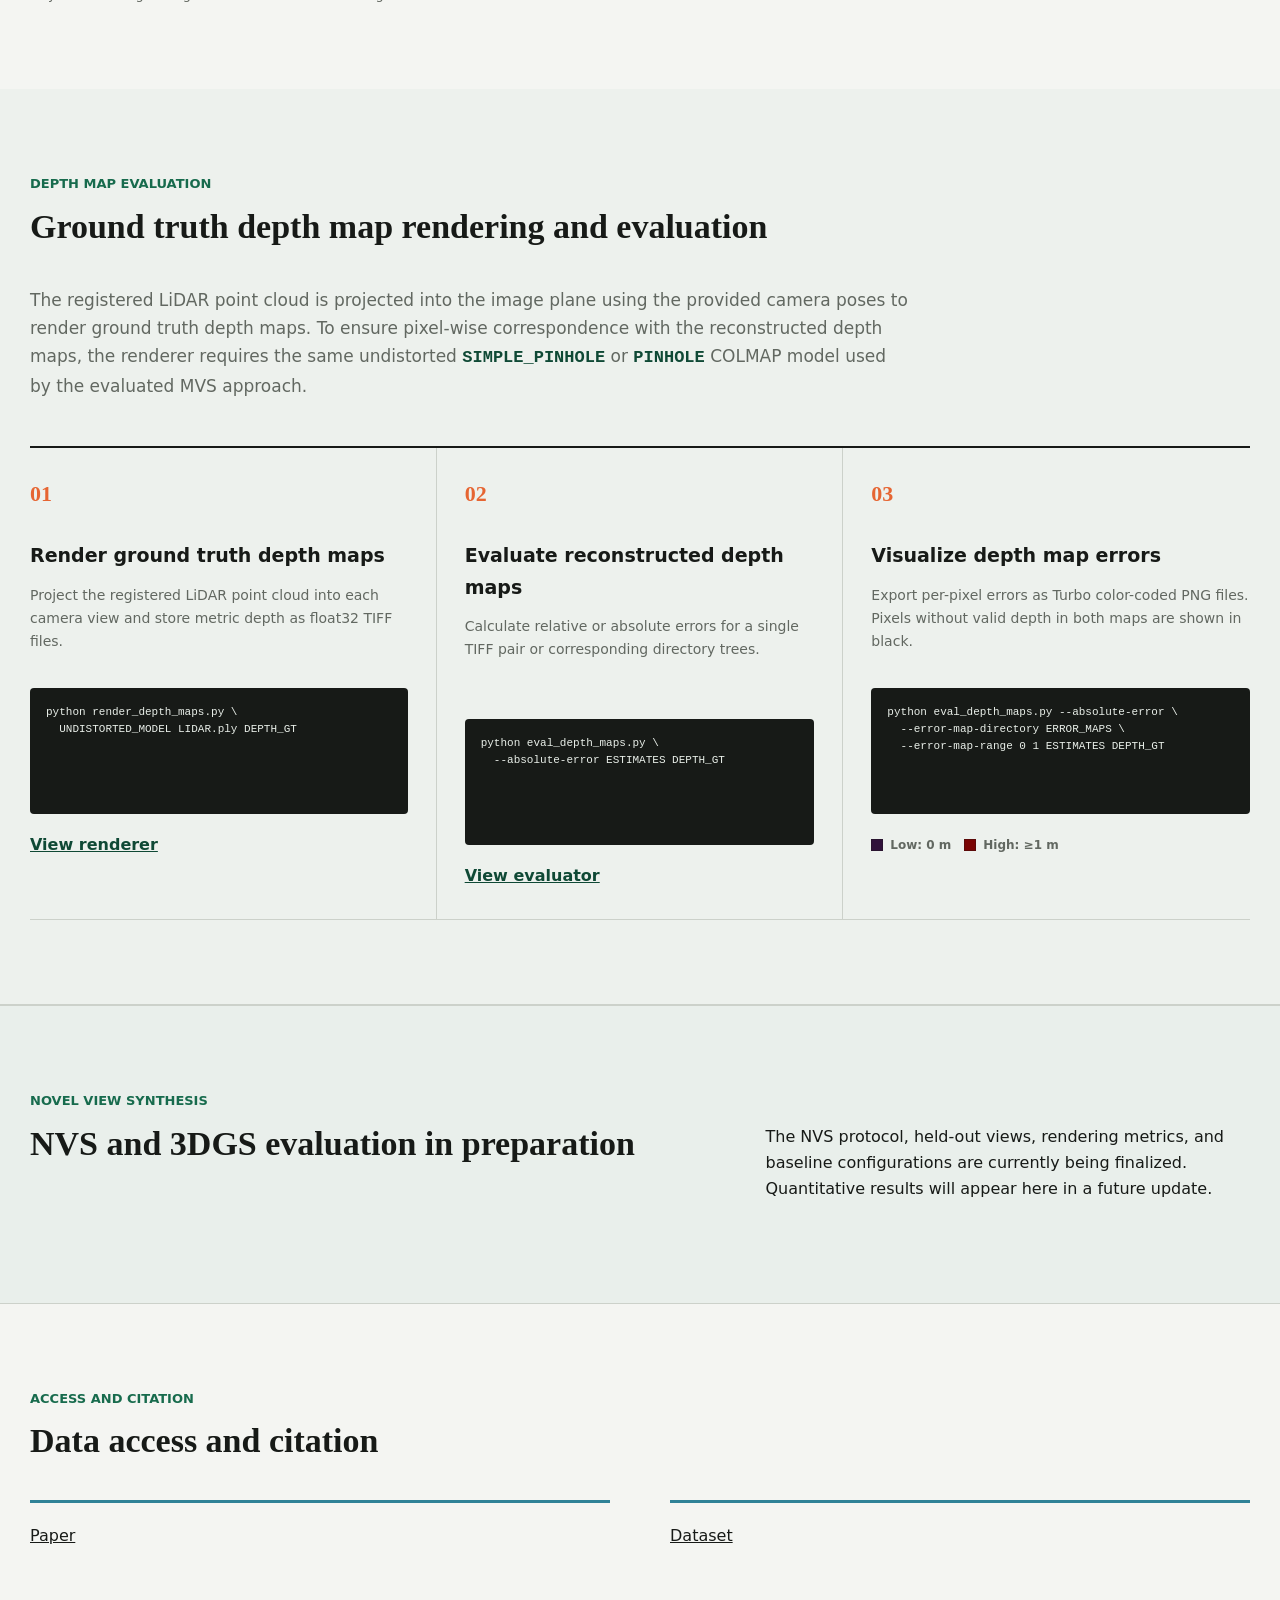
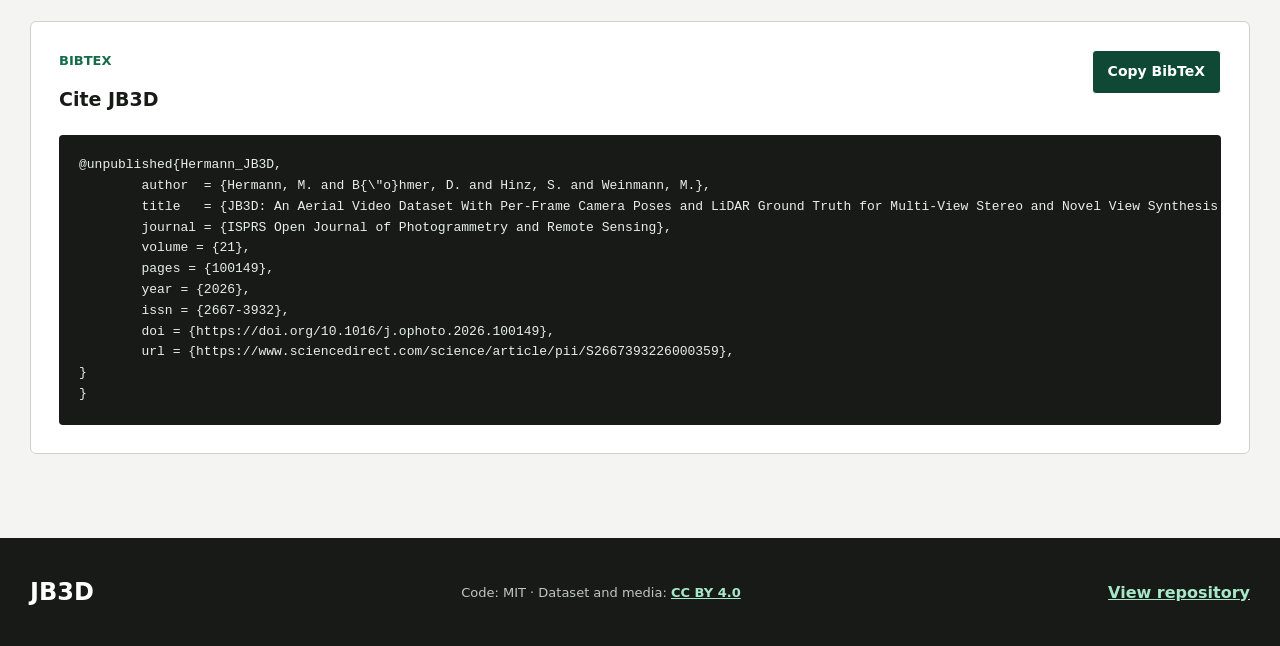
==== commit ffbe7966: "init" ====
--- a/docs/index.html
+++ b/docs/index.html
@@ -33,19 +33,19 @@
         <h1 id="hero-title">JB3D</h1>
         <p class="hero-copy">An Aerial Video Dataset With Per-Frame Camera Poses and LiDAR Ground Truth for Multi-View Stereo and Novel View Synthesis</p>
         <div class="hero-actions" aria-label="Project resources">
-          <a href="#access">Paper pending</a>
-          <a href="#access">Dataset pending</a>
-          <a href="#video">Watch overview</a>
-        </div>
-      </div>
-      <p class="hero-status"><span></span> MVS benchmark available · NVS benchmark in preparation</p>
+          <a target="_blank" rel="noopener noreferrer" href="https://www.sciencedirect.com/science/article/pii/S2667393226000359">Paper</a>
+          <a target="_blank" rel="noopener noreferrer" href="https://zenodo.org/records/22787920">Dataset</a>
+          <a href="#video">Overview</a>
+        </div>
+      </div>
+      <p class="hero-status"> MVS benchmark available · NVS benchmark in preparation</p>
     </section>
 
     <section class="stats" aria-label="Dataset statistics">
-      <div><strong>19</strong><span>georeferenced videos</span></div>
-      <div><strong>46,439</strong><span>listed video frames</span></div>
+      <div><strong>19</strong><span>Georeferenced videos</span></div>
+      <div><strong>46,439</strong><span>Video frames</span></div>
       <div><strong>5</strong><span>LiDAR scans</span></div>
-      <div><strong>2 days</strong><span>shared ECEF/ENU frame</span></div>
+      <div><strong>2 days</strong><span>Shared ECEF/ENU frame</span></div>
     </section>
 
     <section class="section video-section" id="video">
@@ -54,8 +54,7 @@
         <p>Your browser cannot play this video. <a href="images/jb3d_preview.mp4">Open the MP4 directly</a>.</p>
       </video>
       <div class="video-caption">
-        <p>A compact view of the acquisition setting, camera trajectories, LiDAR reference geometry, and benchmark reconstructions.</p>
-        <a class="text-link" href="images/jb3d_preview.mp4" download>Download 720p MP4 · 9.6 MB</a>
+        <p>Overview of the acquisition setting, camera trajectories, LiDAR reference geometry, and benchmark reconstructions.</p>
       </div>
     </section>
 
@@ -183,15 +182,12 @@
       </div>
       <div class="access-grid">
         <div>
-          <h3>Dataset</h3>
-          <p>The approximately 50 GB release will be offered as direct downloads. GitHub contains only evaluation code, result data, documentation, and selected web-resolution figures.</p>
-          <p class="pending-label">Download links and file-format documentation forthcoming</p>
-        </div>
-        <div>
-          <h3>Paper</h3>
-          <p>The paper has been accepted. DOI and publication metadata will be inserted when available.</p>
-          <p class="pending-label">Publication link forthcoming</p>
-        </div>
+          <a target="_blank" rel="noopener noreferrer" href="https://www.sciencedirect.com/science/article/pii/S2667393226000359">Paper</a>
+        </div>
+        <div>
+          <a target="_blank" rel="noopener noreferrer" href="https://zenodo.org/records/22787920">Dataset</a>       
+        </div>
+    
       </div>
       <div class="citation-block">
         <div>
@@ -199,10 +195,17 @@
           <h3>Cite JB3D</h3>
         </div>
         <button type="button" id="copy-citation">Copy BibTeX</button>
-          <pre id="citation"><code>@unpublished{hermann_jb3d,
-  author  = {Hermann, M. and Böhmer, D. and Hinz, S. and Weinmann, M.},
-  title   = {JB3D: An Aerial Video Dataset With Per-Frame Camera Poses and LiDAR Ground Truth for Multi-View Stereo and Novel View Synthesis Benchmarking},
-        note    = {Accepted manuscript; publication details forthcoming}
+          <pre id="citation"><code>@unpublished{Hermann_JB3D,
+	author  = {Hermann, M. and B{\"o}hmer, D. and Hinz, S. and Weinmann, M.},
+	title   = {JB3D: An Aerial Video Dataset With Per-Frame Camera Poses and LiDAR Ground Truth for Multi-View Stereo and Novel View Synthesis Benchmarking},
+	journal = {ISPRS Open Journal of Photogrammetry and Remote Sensing},
+	volume = {21},
+	pages = {100149},
+	year = {2026},
+	issn = {2667-3932},
+	doi = {https://doi.org/10.1016/j.ophoto.2026.100149},
+	url = {https://www.sciencedirect.com/science/article/pii/S2667393226000359},
+}
 }</code></pre>
       </div>
     </section>
